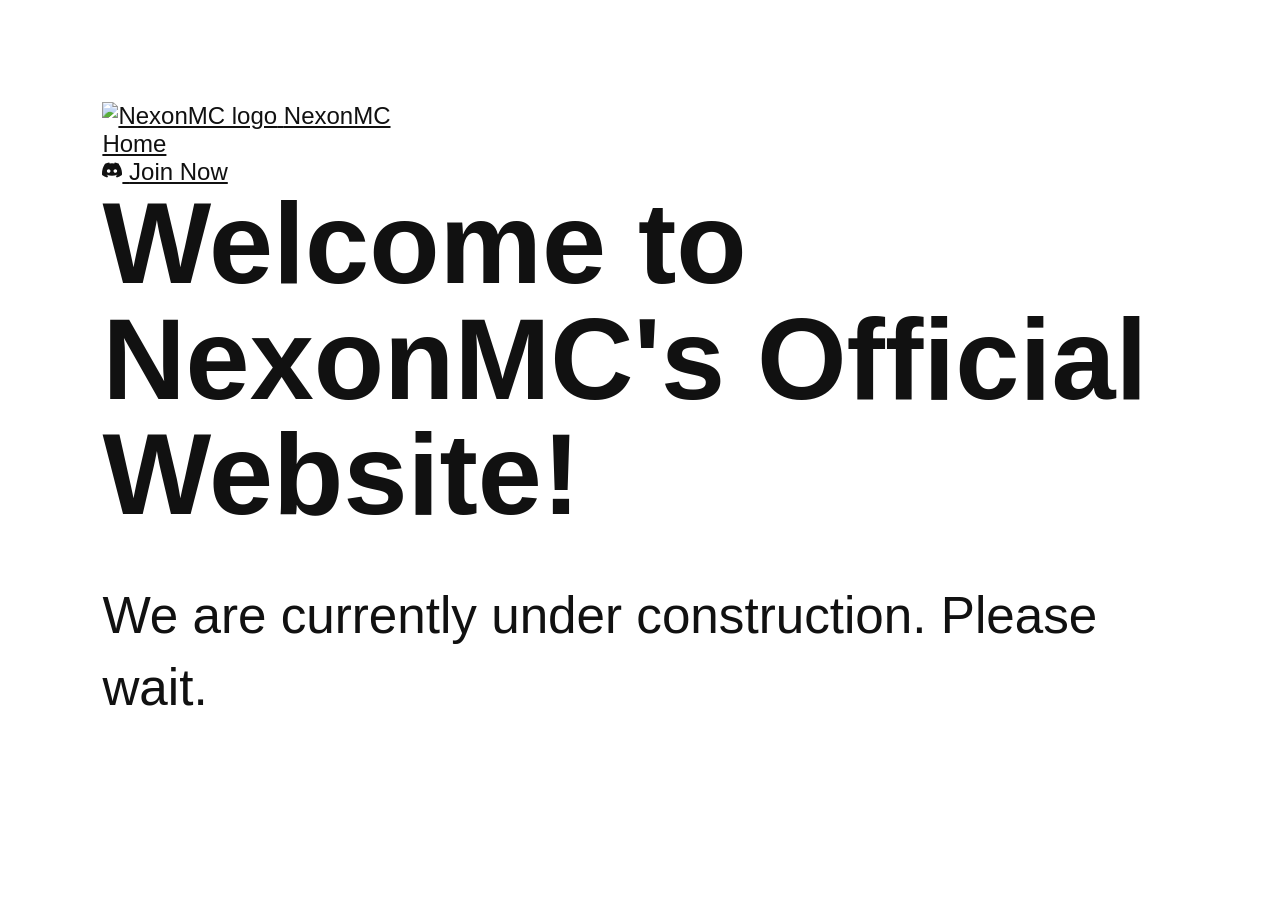
==== index.html @ 628cd7ba "effe" ====
<!DOCTYPE html>
<html lang="en">
  <head>
    <meta charset="UTF-8" />
    <meta name="viewport" content="width=device-width, initial-scale=1.0" />
    <meta
      name="description"
      content="null"
    />
    <title>Home - NexonMC</title>
    <link rel="icon" type="image/webp" href="https://cdn.discordapp.com/icons/1477464933179588880/a_a061556c7f7e320ceaf1b7c1519636a6.webp?size=1024&animated=true" />
    <link rel="preconnect" href="https://fonts.googleapis.com" />
    <link rel="preconnect" href="https://fonts.gstatic.com" crossorigin />
    <link
      href="https://fonts.googleapis.com/css2?family=Inter:wght@400;500;600;700;800;900&display=swap"
      rel="stylesheet"
    />
    <link rel="stylesheet" href="styles.css" />
  </head>
  <body>
    <div class="page-shell">
      <header class="topbar">
        <nav class="nav container">
          <a href="index.html" class="brand" aria-label="NexonMC home">
            <img class="brand-logo" src="NexonMC Logo" alt="NexonMC logo" width="32" height="32" />
            <span>NexonMC</span>
          </a>
          <div class="nav-links">
            <a href="home.html">Home</a>
          </div>
          <div class="nav-actions">
            <a class="social-link" href="https://discord.gg/nulltarget&%nonexistent" target="_blank" aria-label="Discord">
              <svg width="20" height="20" viewBox="0 0 24 24" fill="currentColor"><path d="M20.317 4.37a19.8 19.8 0 00-4.885-1.515a.074.074 0 00-.079.037c-.211.375-.445.864-.607 1.25a18.27 18.27 0 00-5.487 0c-.163-.386-.395-.875-.608-1.25a.077.077 0 00-.079-.037A19.763 19.763 0 003.677 4.37a.07.07 0 00-.032.027C.533 9.046-.32 13.58.099 18.057a.082.082 0 00.031.057 19.9 19.9 0 005.993 3.03.08.08 0 00.087-.027c.461-.63.873-1.295 1.226-1.994a.076.076 0 00-.042-.106 13.107 13.107 0 01-1.872-.892.077.077 0 01-.008-.128 10.2 10.2 0 00.372-.294.075.075 0 01.078-.01c3.928 1.793 8.18 1.793 12.062 0a.075.075 0 01.079.009c.12.098.246.198.373.295a.077.077 0 01-.006.127 12.299 12.299 0 01-1.873.892.076.076 0 00-.041.107c.36.699.772 1.365 1.225 1.994a.076.076 0 00.087.028 19.86 19.86 0 006.002-3.03.077.077 0 00.032-.057c.5-4.761-.838-8.895-3.549-12.577a.06.06 0 00-.031-.028zM8.02 15.33c-1.183 0-2.157-.965-2.157-2.156 0-1.193.964-2.157 2.157-2.157 1.193 0 2.156.964 2.156 2.157 0 1.19-.963 2.156-2.156 2.156zm7.975 0c-1.183 0-2.157-.965-2.157-2.156 0-1.193.964-2.157 2.157-2.157 1.193 0 2.157.964 2.157 2.157 0 1.19-.964 2.156-2.157 2.156z"/></svg>
            </a>
            <a class="button button-primary" href="join.py">Join Now</a>
          </div>
        </nav>
      </header>
	<style>
		:root {
			font-family: Arial, sans-serif;
			font-size: 24px;
		}

		body {
			background: #ffffff;
			color: #111111;
			margin: 0;
			padding: 8vw;
		}

		h1 {
			font-size: clamp(3rem, 9vw, 7rem);
			line-height: 1;
			margin: 0 0 2rem;
		}

		p {
			font-size: clamp(1.5rem, 4vw, 3rem);
			line-height: 1.4;
			margin: 1rem 0;
		}

		a {
			color: #111111;
		}
	</style>
</head>
<body>
	<main>
		<h1>Welcome to NexonMC's Official Website!</h1>
		<p>We are currently under construction. Please wait.</p>
	</main>
</body>
</html>
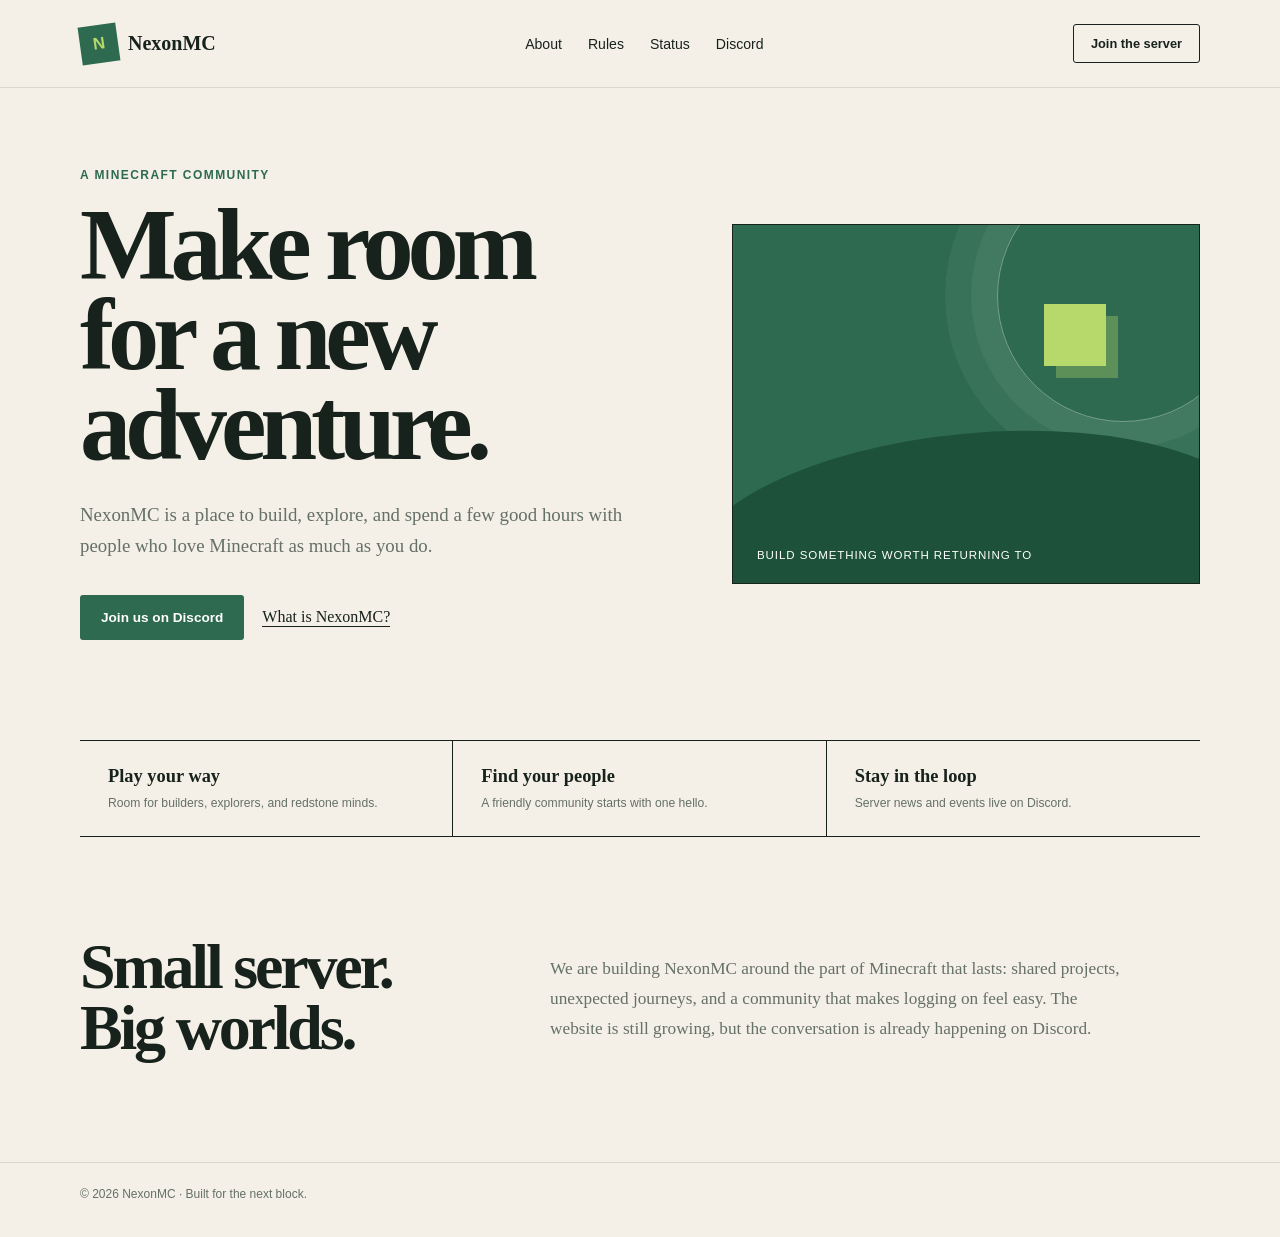
==== commit 2e9fe907: "fuck these pages bruh" ====
--- a/index.html
+++ b/index.html
@@ -1,75 +1,52 @@
-<!DOCTYPE html>
+<!doctype html>
 <html lang="en">
   <head>
-    <meta charset="UTF-8" />
-    <meta name="viewport" content="width=device-width, initial-scale=1.0" />
-    <meta
-      name="description"
-      content="null"
-    />
-    <title>Home - NexonMC</title>
-    <link rel="icon" type="image/webp" href="https://cdn.discordapp.com/icons/1477464933179588880/a_a061556c7f7e320ceaf1b7c1519636a6.webp?size=1024&animated=true" />
-    <link rel="preconnect" href="https://fonts.googleapis.com" />
-    <link rel="preconnect" href="https://fonts.gstatic.com" crossorigin />
-    <link
-      href="https://fonts.googleapis.com/css2?family=Inter:wght@400;500;600;700;800;900&display=swap"
-      rel="stylesheet"
-    />
-    <link rel="stylesheet" href="styles.css" />
+    <meta charset="utf-8">
+    <meta name="viewport" content="width=device-width, initial-scale=1">
+    <meta name="description" content="NexonMC is a friendly Minecraft community built for long-term adventures.">
+    <title>NexonMC | Find your next adventure</title>
+    <link rel="stylesheet" href="styles.css">
   </head>
   <body>
-    <div class="page-shell">
-      <header class="topbar">
-        <nav class="nav container">
-          <a href="index.html" class="brand" aria-label="NexonMC home">
-            <img class="brand-logo" src="NexonMC Logo" alt="NexonMC logo" width="32" height="32" />
-            <span>NexonMC</span>
-          </a>
-          <div class="nav-links">
-            <a href="home.html">Home</a>
+    <header>
+      <nav class="wrap" aria-label="Main navigation">
+        <a class="brand" href="index.html"><span class="mark" aria-hidden="true">N</span> NexonMC</a>
+        <div class="nav-links">
+          <a href="about.html">About</a>
+          <a href="rules.html">Rules</a>
+          <a href="status.html">Status</a>
+          <a href="https://discord.gg/vvBSQwyWc8" target="_blank" rel="noreferrer">Discord</a>
+        </div>
+        <a class="nav-join" href="join.html">Join the server</a>
+      </nav>
+    </header>
+    <main id="top">
+      <section class="hero wrap">
+        <div>
+          <p class="eyebrow">A Minecraft community</p>
+          <h1>Make room for a new adventure.</h1>
+          <p class="intro">NexonMC is a place to build, explore, and spend a few good hours with people who love Minecraft as much as you do.</p>
+          <div class="actions">
+            <a class="button button-primary" href="join.html">Join us on Discord</a>
+            <a class="button-quiet" href="about.html">What is NexonMC?</a>
           </div>
-          <div class="nav-actions">
-            <a class="social-link" href="https://discord.gg/nulltarget&%nonexistent" target="_blank" aria-label="Discord">
-              <svg width="20" height="20" viewBox="0 0 24 24" fill="currentColor"><path d="M20.317 4.37a19.8 19.8 0 00-4.885-1.515a.074.074 0 00-.079.037c-.211.375-.445.864-.607 1.25a18.27 18.27 0 00-5.487 0c-.163-.386-.395-.875-.608-1.25a.077.077 0 00-.079-.037A19.763 19.763 0 003.677 4.37a.07.07 0 00-.032.027C.533 9.046-.32 13.58.099 18.057a.082.082 0 00.031.057 19.9 19.9 0 005.993 3.03.08.08 0 00.087-.027c.461-.63.873-1.295 1.226-1.994a.076.076 0 00-.042-.106 13.107 13.107 0 01-1.872-.892.077.077 0 01-.008-.128 10.2 10.2 0 00.372-.294.075.075 0 01.078-.01c3.928 1.793 8.18 1.793 12.062 0a.075.075 0 01.079.009c.12.098.246.198.373.295a.077.077 0 01-.006.127 12.299 12.299 0 01-1.873.892.076.076 0 00-.041.107c.36.699.772 1.365 1.225 1.994a.076.076 0 00.087.028 19.86 19.86 0 006.002-3.03.077.077 0 00.032-.057c.5-4.761-.838-8.895-3.549-12.577a.06.06 0 00-.031-.028zM8.02 15.33c-1.183 0-2.157-.965-2.157-2.156 0-1.193.964-2.157 2.157-2.157 1.193 0 2.156.964 2.156 2.157 0 1.19-.963 2.156-2.156 2.156zm7.975 0c-1.183 0-2.157-.965-2.157-2.156 0-1.193.964-2.157 2.157-2.157 1.193 0 2.157.964 2.157 2.157 0 1.19-.964 2.156-2.157 2.156z"/></svg>
-            </a>
-            <a class="button button-primary" href="join.py">Join Now</a>
-          </div>
-        </nav>
-      </header>
-	<style>
-		:root {
-			font-family: Arial, sans-serif;
-			font-size: 24px;
-		}
-
-		body {
-			background: #ffffff;
-			color: #111111;
-			margin: 0;
-			padding: 8vw;
-		}
-
-		h1 {
-			font-size: clamp(3rem, 9vw, 7rem);
-			line-height: 1;
-			margin: 0 0 2rem;
-		}
-
-		p {
-			font-size: clamp(1.5rem, 4vw, 3rem);
-			line-height: 1.4;
-			margin: 1rem 0;
-		}
-
-		a {
-			color: #111111;
-		}
-	</style>
-</head>
-<body>
-	<main>
-		<h1>Welcome to NexonMC's Official Website!</h1>
-		<p>We are currently under construction. Please wait.</p>
-	</main>
-</body>
+        </div>
+        <div class="scene" aria-label="Abstract Minecraft landscape illustration">
+          <span class="pixel-sun" aria-hidden="true"></span>
+          <span class="hill" aria-hidden="true"></span>
+          <span class="scene-note">Build something worth returning to</span>
+        </div>
+      </section>
+      <section class="strip wrap" aria-label="NexonMC highlights">
+        <div class="fact"><strong>Play your way</strong><span>Room for builders, explorers, and redstone minds.</span></div>
+        <div class="fact"><strong>Find your people</strong><span>A friendly community starts with one hello.</span></div>
+        <div class="fact"><strong>Stay in the loop</strong><span>Server news and events live on Discord.</span></div>
+      </section>
+      <section class="about wrap" id="about">
+        <h2>Small server.<br>Big worlds.</h2>
+        <p class="about-copy">We are building NexonMC around the part of Minecraft that lasts: shared projects, unexpected journeys, and a community that makes logging on feel easy. The website is still growing, but the conversation is already happening on Discord.</p>
+      </section>
+    </main>
+    <footer><div class="wrap">© 2026 NexonMC <span aria-hidden="true">·</span> Built for the next block.</div></footer>
+  </body>
 </html>
--- a/styles.css
+++ b/styles.css
@@ -0,0 +1,86 @@
+:root {
+  --ink: #18221c;
+  --muted: #657067;
+  --paper: #f4f0e7;
+  --panel: #fffdf8;
+  --green: #2d6a4f;
+  --green-dark: #1e513a;
+  --lime: #b7d86b;
+  --line: #d9d8ca;
+  --shadow: 0 18px 50px rgba(24, 34, 28, 0.1);
+  font-family: Georgia, 'Times New Roman', serif;
+  color: var(--ink);
+  background: var(--paper);
+}
+
+* { box-sizing: border-box; }
+html { scroll-behavior: smooth; }
+body { min-width: 320px; margin: 0; background: var(--paper); }
+a { color: inherit; }
+.wrap { width: min(1120px, calc(100% - 40px)); margin: 0 auto; }
+
+header { padding: 24px 0; border-bottom: 1px solid var(--line); }
+nav { display: flex; align-items: center; justify-content: space-between; gap: 24px; }
+.brand { display: inline-flex; align-items: center; gap: 10px; font-size: 1.25rem; font-weight: bold; text-decoration: none; }
+.mark { display: grid; place-items: center; width: 38px; height: 38px; background: var(--green); color: var(--lime); font: bold 1.05rem Arial, sans-serif; transform: rotate(-8deg); }
+.nav-links { display: flex; align-items: center; gap: 26px; font: 0.88rem Arial, sans-serif; }
+.nav-links a { text-decoration: none; }
+.nav-links a:hover, .nav-links a[aria-current='page'] { color: var(--green); }
+.nav-join { padding: 11px 17px; border: 1px solid var(--ink); border-radius: 3px; text-decoration: none; font: bold 0.8rem Arial, sans-serif; }
+.nav-join:hover { background: var(--ink); color: white; }
+
+.hero { display: grid; grid-template-columns: 1.1fr 0.9fr; gap: 80px; align-items: center; min-height: 590px; padding: 80px 0 100px; }
+.eyebrow { margin: 0 0 18px; color: var(--green); font: bold 0.75rem Arial, sans-serif; letter-spacing: 0.12em; text-transform: uppercase; }
+h1 { max-width: 680px; margin: 0; font-size: clamp(3.7rem, 8vw, 7.5rem); line-height: 0.88; letter-spacing: -0.06em; font-weight: 700; }
+.intro { max-width: 620px; margin: 30px 0 34px; color: var(--muted); font-size: 1.18rem; line-height: 1.6; }
+.actions { display: flex; align-items: center; gap: 18px; flex-wrap: wrap; }
+.button { display: inline-block; padding: 15px 21px; border-radius: 3px; text-decoration: none; font: bold 0.85rem Arial, sans-serif; }
+.button-primary { background: var(--green); color: white; }
+.button-primary:hover { background: var(--green-dark); }
+.button-quiet { border-bottom: 1px solid var(--ink); text-decoration: none; }
+
+.scene { position: relative; min-height: 360px; border: 1px solid var(--ink); background: var(--green); overflow: hidden; }
+.scene::before { content: ''; position: absolute; width: 250px; height: 250px; right: -50px; top: -55px; border: 1px solid rgba(255,255,255,.35); border-radius: 50%; box-shadow: 0 0 0 26px rgba(255,255,255,.05), 0 0 0 52px rgba(255,255,255,.05); }
+.hill { position: absolute; bottom: -90px; left: -10%; width: 125%; height: 240px; border-radius: 50% 50% 0 0; background: var(--green-dark); transform: rotate(-5deg); }
+.pixel-sun { position: absolute; right: 20%; top: 22%; width: 62px; height: 62px; background: var(--lime); box-shadow: 12px 12px 0 rgba(183,216,107,.35); }
+.scene-note { position: absolute; left: 24px; bottom: 22px; color: white; font: 0.72rem Arial, sans-serif; letter-spacing: 0.08em; text-transform: uppercase; }
+.strip { display: grid; grid-template-columns: repeat(3, 1fr); border-top: 1px solid var(--ink); border-bottom: 1px solid var(--ink); }
+.fact { padding: 25px 28px; border-right: 1px solid var(--ink); }
+.fact:last-child { border-right: 0; }
+.fact strong { display: block; margin-bottom: 6px; font-size: 1.15rem; }
+.fact span { color: var(--muted); font: 0.76rem Arial, sans-serif; }
+.about { display: grid; grid-template-columns: 0.75fr 1.25fr; gap: 80px; padding: 100px 0; }
+h2 { margin: 0; font-size: clamp(2.4rem, 5vw, 4.4rem); line-height: 0.95; letter-spacing: -0.05em; }
+.about-copy { max-width: 570px; color: var(--muted); font-size: 1.08rem; line-height: 1.75; }
+
+.page-content { min-height: calc(100vh - 160px); padding: 100px 0 120px; }
+.page-content h1 { max-width: 760px; }
+.content-grid { display: grid; grid-template-columns: repeat(2, 1fr); gap: 24px; max-width: 850px; margin-top: 70px; }
+.content-grid article, .status-panel { padding: 32px; border: 1px solid var(--line); background: var(--panel); box-shadow: var(--shadow); }
+.content-grid h2 { margin-bottom: 18px; font-size: 2rem; }
+.content-grid p, .status-panel p { color: var(--muted); font-size: 1rem; line-height: 1.7; }
+.rules-list { max-width: 820px; margin: 65px 0 0; padding: 0; list-style: none; counter-reset: rules; }
+.rules-list li { display: grid; grid-template-columns: 56px 1fr; gap: 20px; padding: 24px 0; border-top: 1px solid var(--line); color: var(--muted); font-size: 1.05rem; line-height: 1.65; counter-increment: rules; }
+.rules-list li::before { content: counter(rules, decimal-leading-zero); color: var(--green); font: bold 0.82rem Arial, sans-serif; }
+.rules-list strong { color: var(--ink); }
+.status-panel { max-width: 700px; margin-top: 65px; }
+.status-panel h2 { margin: 10px 0 18px; font-size: 2.4rem; }
+.status-label { color: var(--green) !important; font: bold 0.75rem Arial, sans-serif; letter-spacing: .12em; text-transform: uppercase; }
+.status-label span { color: #4d9c62; }
+.status-panel .button { margin-top: 12px; }
+footer { padding: 24px 0 36px; border-top: 1px solid var(--line); color: var(--muted); font: 0.75rem Arial, sans-serif; }
+
+@media (max-width: 720px) {
+  .wrap { width: min(100% - 28px, 560px); }
+  .nav-links { display: none; }
+  .hero { display: block; min-height: 0; padding: 65px 0 70px; }
+  h1 { font-size: clamp(3.5rem, 17vw, 6rem); }
+  .scene { min-height: 250px; margin-top: 55px; }
+  .strip, .about, .content-grid { grid-template-columns: 1fr; }
+  .fact { border-right: 0; border-bottom: 1px solid var(--ink); }
+  .fact:last-child { border-bottom: 0; }
+  .about { gap: 32px; padding: 70px 0; }
+  .page-content { padding: 70px 0 90px; }
+  .content-grid { margin-top: 50px; }
+  .rules-list { margin-top: 45px; }
+}
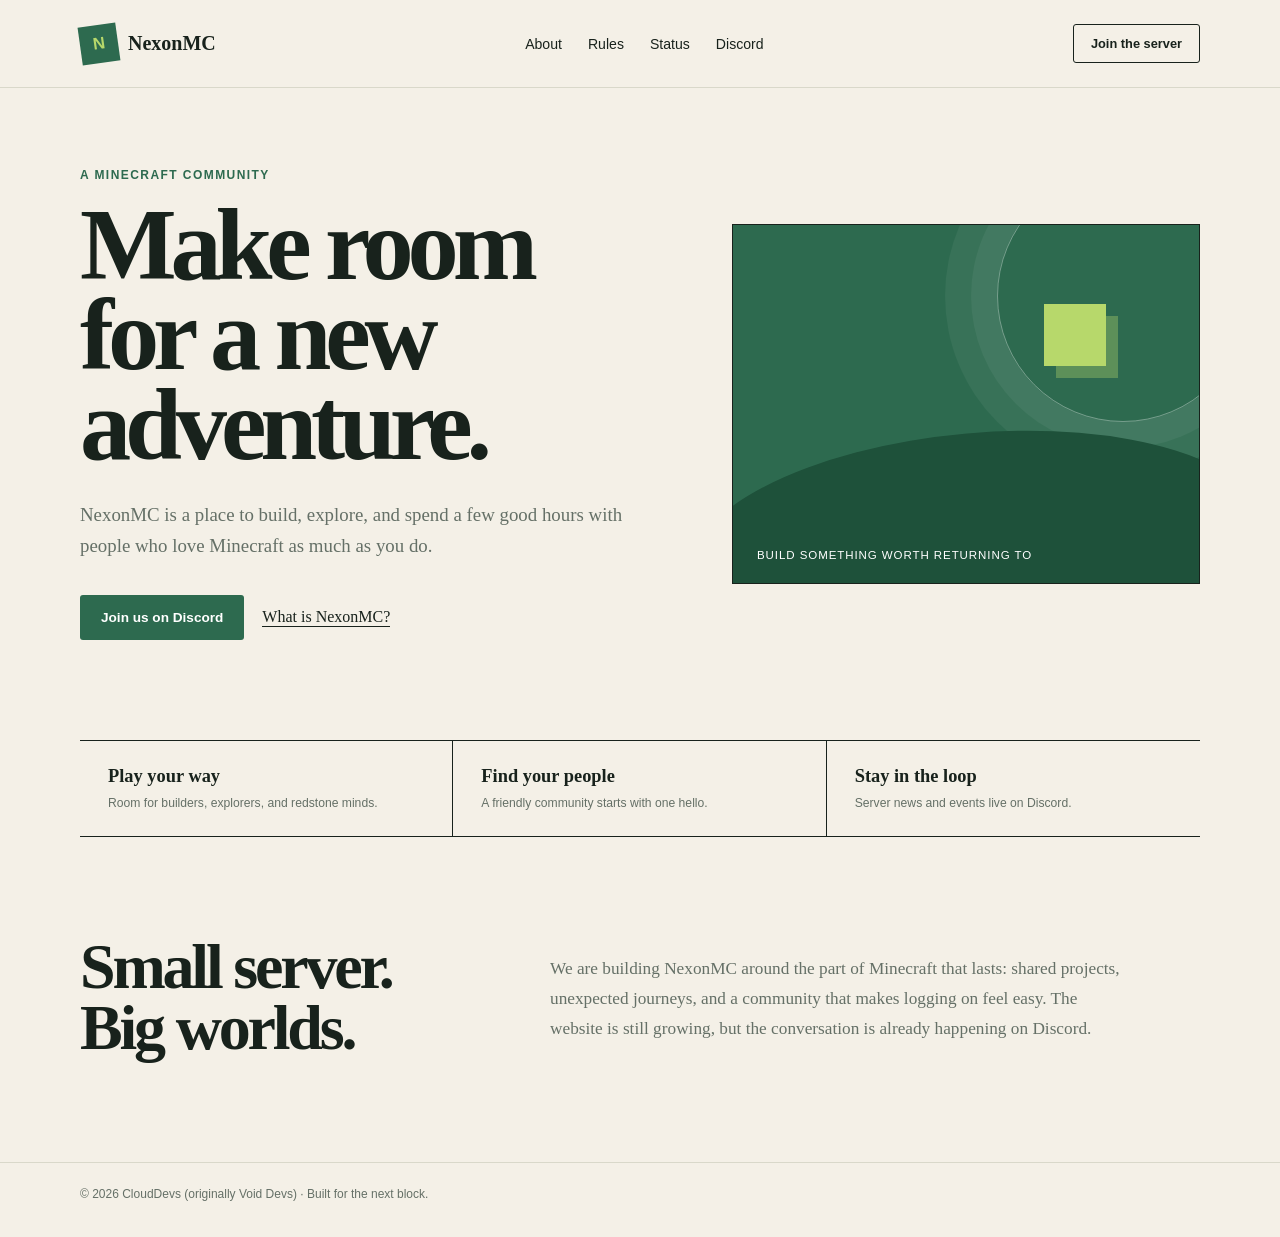
==== commit 75cbae2e: "wffwfwfwf" ====
--- a/index.html
+++ b/index.html
@@ -47,6 +47,6 @@
         <p class="about-copy">We are building NexonMC around the part of Minecraft that lasts: shared projects, unexpected journeys, and a community that makes logging on feel easy. The website is still growing, but the conversation is already happening on Discord.</p>
       </section>
     </main>
-    <footer><div class="wrap">© 2026 NexonMC <span aria-hidden="true">·</span> Built for the next block.</div></footer>
+    <footer><div class="wrap">© 2026 CloudDevs (originally Void Devs) <span aria-hidden="true">·</span> Built for the next block.</div></footer>
   </body>
 </html>
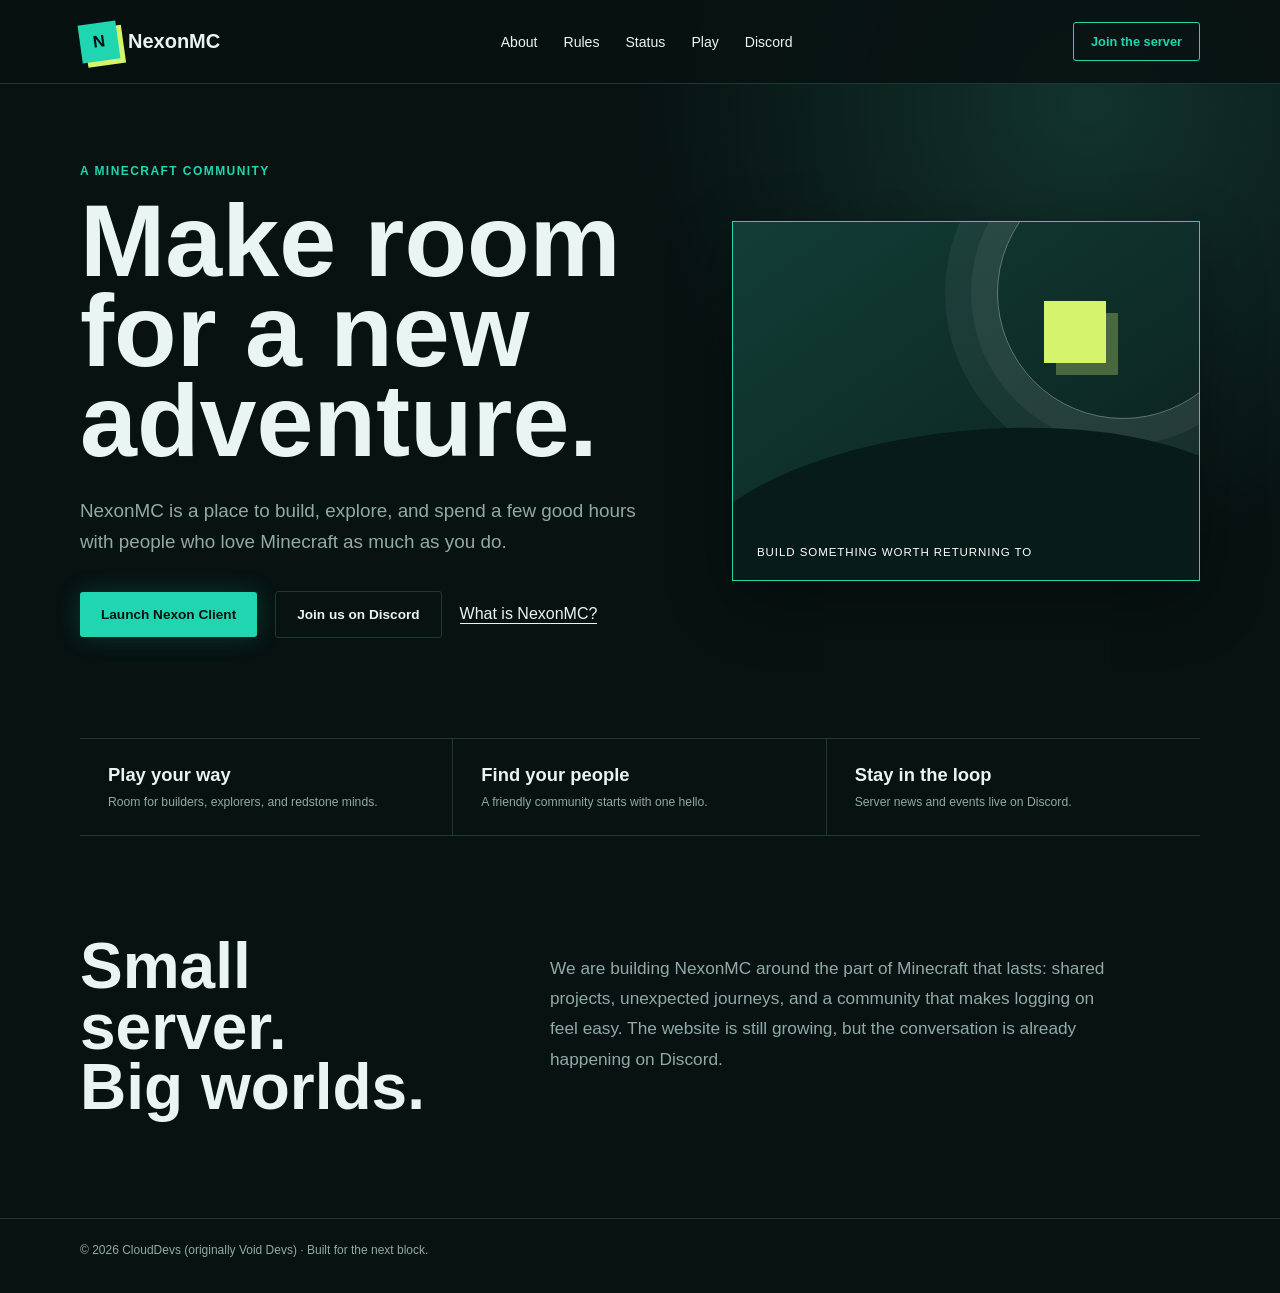
==== commit 13d81e08: "added launcher" ====
--- a/index.html
+++ b/index.html
@@ -15,6 +15,7 @@
           <a href="about.html">About</a>
           <a href="rules.html">Rules</a>
           <a href="status.html">Status</a>
+          <a href="launch.html">Play</a>
           <a href="https://discord.gg/vvBSQwyWc8" target="_blank" rel="noreferrer">Discord</a>
         </div>
         <a class="nav-join" href="join.html">Join the server</a>
@@ -27,7 +28,8 @@
           <h1>Make room for a new adventure.</h1>
           <p class="intro">NexonMC is a place to build, explore, and spend a few good hours with people who love Minecraft as much as you do.</p>
           <div class="actions">
-            <a class="button button-primary" href="join.html">Join us on Discord</a>
+            <a class="button button-primary" href="launch.html">Launch Nexon Client</a>
+            <a class="button button-secondary" href="join.html">Join us on Discord</a>
             <a class="button-quiet" href="about.html">What is NexonMC?</a>
           </div>
         </div>
--- a/styles.css
+++ b/styles.css
@@ -1,62 +1,63 @@
 :root {
-  --ink: #18221c;
-  --muted: #657067;
-  --paper: #f4f0e7;
-  --panel: #fffdf8;
-  --green: #2d6a4f;
-  --green-dark: #1e513a;
-  --lime: #b7d86b;
-  --line: #d9d8ca;
-  --shadow: 0 18px 50px rgba(24, 34, 28, 0.1);
-  font-family: Georgia, 'Times New Roman', serif;
+  --ink: #e9f5f2;
+  --muted: #91aaa7;
+  --paper: #071211;
+  --panel: #0d1d1b;
+  --green: #20d6b0;
+  --green-dark: #0e8f7d;
+  --lime: #d5f36b;
+  --line: #1d3935;
+  --shadow: 0 20px 60px rgba(0, 0, 0, 0.3);
+  font-family: 'Trebuchet MS', Verdana, sans-serif;
   color: var(--ink);
   background: var(--paper);
 }
 
 * { box-sizing: border-box; }
 html { scroll-behavior: smooth; }
-body { min-width: 320px; margin: 0; background: var(--paper); }
+body { min-width: 320px; margin: 0; background: radial-gradient(circle at 85% 8%, #12332e 0, transparent 28%), var(--paper); }
 a { color: inherit; }
 .wrap { width: min(1120px, calc(100% - 40px)); margin: 0 auto; }
 
-header { padding: 24px 0; border-bottom: 1px solid var(--line); }
+header { padding: 22px 0; border-bottom: 1px solid var(--line); background: rgba(7, 18, 17, .88); }
 nav { display: flex; align-items: center; justify-content: space-between; gap: 24px; }
 .brand { display: inline-flex; align-items: center; gap: 10px; font-size: 1.25rem; font-weight: bold; text-decoration: none; }
-.mark { display: grid; place-items: center; width: 38px; height: 38px; background: var(--green); color: var(--lime); font: bold 1.05rem Arial, sans-serif; transform: rotate(-8deg); }
+.mark { display: grid; place-items: center; width: 38px; height: 38px; background: var(--green); color: #061310; font: bold 1.05rem Arial, sans-serif; transform: rotate(-8deg); box-shadow: 5px 5px 0 var(--lime); }
 .nav-links { display: flex; align-items: center; gap: 26px; font: 0.88rem Arial, sans-serif; }
 .nav-links a { text-decoration: none; }
 .nav-links a:hover, .nav-links a[aria-current='page'] { color: var(--green); }
-.nav-join { padding: 11px 17px; border: 1px solid var(--ink); border-radius: 3px; text-decoration: none; font: bold 0.8rem Arial, sans-serif; }
-.nav-join:hover { background: var(--ink); color: white; }
+.nav-join { padding: 11px 17px; border: 1px solid var(--green); border-radius: 3px; color: var(--green); text-decoration: none; font: bold 0.8rem Arial, sans-serif; }
+.nav-join:hover { background: var(--green); color: #061310; }
 
 .hero { display: grid; grid-template-columns: 1.1fr 0.9fr; gap: 80px; align-items: center; min-height: 590px; padding: 80px 0 100px; }
 .eyebrow { margin: 0 0 18px; color: var(--green); font: bold 0.75rem Arial, sans-serif; letter-spacing: 0.12em; text-transform: uppercase; }
-h1 { max-width: 680px; margin: 0; font-size: clamp(3.7rem, 8vw, 7.5rem); line-height: 0.88; letter-spacing: -0.06em; font-weight: 700; }
+h1 { max-width: 680px; margin: 0; color: var(--ink); font-size: clamp(3.7rem, 8vw, 7.5rem); line-height: 0.88; letter-spacing: 0; font-weight: 700; }
 .intro { max-width: 620px; margin: 30px 0 34px; color: var(--muted); font-size: 1.18rem; line-height: 1.6; }
 .actions { display: flex; align-items: center; gap: 18px; flex-wrap: wrap; }
 .button { display: inline-block; padding: 15px 21px; border-radius: 3px; text-decoration: none; font: bold 0.85rem Arial, sans-serif; }
-.button-primary { background: var(--green); color: white; }
+.button-primary { background: var(--green); color: #061310; box-shadow: 0 0 24px rgba(32, 214, 176, .2); }
 .button-primary:hover { background: var(--green-dark); }
+.button-secondary { border: 1px solid var(--line); color: var(--ink); }
 .button-quiet { border-bottom: 1px solid var(--ink); text-decoration: none; }
 
-.scene { position: relative; min-height: 360px; border: 1px solid var(--ink); background: var(--green); overflow: hidden; }
+.scene { position: relative; min-height: 360px; border: 1px solid var(--green); background: linear-gradient(145deg, #123d36, #0b201d); overflow: hidden; box-shadow: var(--shadow); }
 .scene::before { content: ''; position: absolute; width: 250px; height: 250px; right: -50px; top: -55px; border: 1px solid rgba(255,255,255,.35); border-radius: 50%; box-shadow: 0 0 0 26px rgba(255,255,255,.05), 0 0 0 52px rgba(255,255,255,.05); }
-.hill { position: absolute; bottom: -90px; left: -10%; width: 125%; height: 240px; border-radius: 50% 50% 0 0; background: var(--green-dark); transform: rotate(-5deg); }
+.hill { position: absolute; bottom: -90px; left: -10%; width: 125%; height: 240px; border-radius: 50% 50% 0 0; background: #071b18; transform: rotate(-5deg); }
 .pixel-sun { position: absolute; right: 20%; top: 22%; width: 62px; height: 62px; background: var(--lime); box-shadow: 12px 12px 0 rgba(183,216,107,.35); }
 .scene-note { position: absolute; left: 24px; bottom: 22px; color: white; font: 0.72rem Arial, sans-serif; letter-spacing: 0.08em; text-transform: uppercase; }
-.strip { display: grid; grid-template-columns: repeat(3, 1fr); border-top: 1px solid var(--ink); border-bottom: 1px solid var(--ink); }
-.fact { padding: 25px 28px; border-right: 1px solid var(--ink); }
+.strip { display: grid; grid-template-columns: repeat(3, 1fr); border-top: 1px solid var(--line); border-bottom: 1px solid var(--line); }
+.fact { padding: 25px 28px; border-right: 1px solid var(--line); }
 .fact:last-child { border-right: 0; }
 .fact strong { display: block; margin-bottom: 6px; font-size: 1.15rem; }
 .fact span { color: var(--muted); font: 0.76rem Arial, sans-serif; }
 .about { display: grid; grid-template-columns: 0.75fr 1.25fr; gap: 80px; padding: 100px 0; }
-h2 { margin: 0; font-size: clamp(2.4rem, 5vw, 4.4rem); line-height: 0.95; letter-spacing: -0.05em; }
+h2 { margin: 0; font-size: clamp(2.4rem, 5vw, 4.4rem); line-height: 0.95; letter-spacing: 0; }
 .about-copy { max-width: 570px; color: var(--muted); font-size: 1.08rem; line-height: 1.75; }
 
 .page-content { min-height: calc(100vh - 160px); padding: 100px 0 120px; }
 .page-content h1 { max-width: 760px; }
 .content-grid { display: grid; grid-template-columns: repeat(2, 1fr); gap: 24px; max-width: 850px; margin-top: 70px; }
-.content-grid article, .status-panel { padding: 32px; border: 1px solid var(--line); background: var(--panel); box-shadow: var(--shadow); }
+.content-grid article, .status-panel, .launch-panel { padding: 32px; border: 1px solid var(--line); background: linear-gradient(135deg, rgba(13, 29, 27, .96), rgba(8, 24, 22, .96)); box-shadow: var(--shadow); }
 .content-grid h2 { margin-bottom: 18px; font-size: 2rem; }
 .content-grid p, .status-panel p { color: var(--muted); font-size: 1rem; line-height: 1.7; }
 .rules-list { max-width: 820px; margin: 65px 0 0; padding: 0; list-style: none; counter-reset: rules; }
@@ -68,6 +69,11 @@
 .status-label { color: var(--green) !important; font: bold 0.75rem Arial, sans-serif; letter-spacing: .12em; text-transform: uppercase; }
 .status-label span { color: #4d9c62; }
 .status-panel .button { margin-top: 12px; }
+.launch-page .intro { max-width: 600px; }
+.launch-panel { display: flex; align-items: center; justify-content: space-between; gap: 28px; max-width: 850px; margin-top: 65px; border-color: var(--green-dark); }
+.launch-panel h2 { margin: 10px 0 12px; font-size: 2.4rem; }
+.launch-panel p:not(.status-label) { margin: 0; color: var(--muted); line-height: 1.6; }
+.launch-button { flex: 0 0 auto; }
 footer { padding: 24px 0 36px; border-top: 1px solid var(--line); color: var(--muted); font: 0.75rem Arial, sans-serif; }
 
 @media (max-width: 720px) {
@@ -82,5 +88,7 @@
   .about { gap: 32px; padding: 70px 0; }
   .page-content { padding: 70px 0 90px; }
   .content-grid { margin-top: 50px; }
+  .launch-panel { display: block; margin-top: 50px; }
+  .launch-button { margin-top: 26px; }
   .rules-list { margin-top: 45px; }
 }
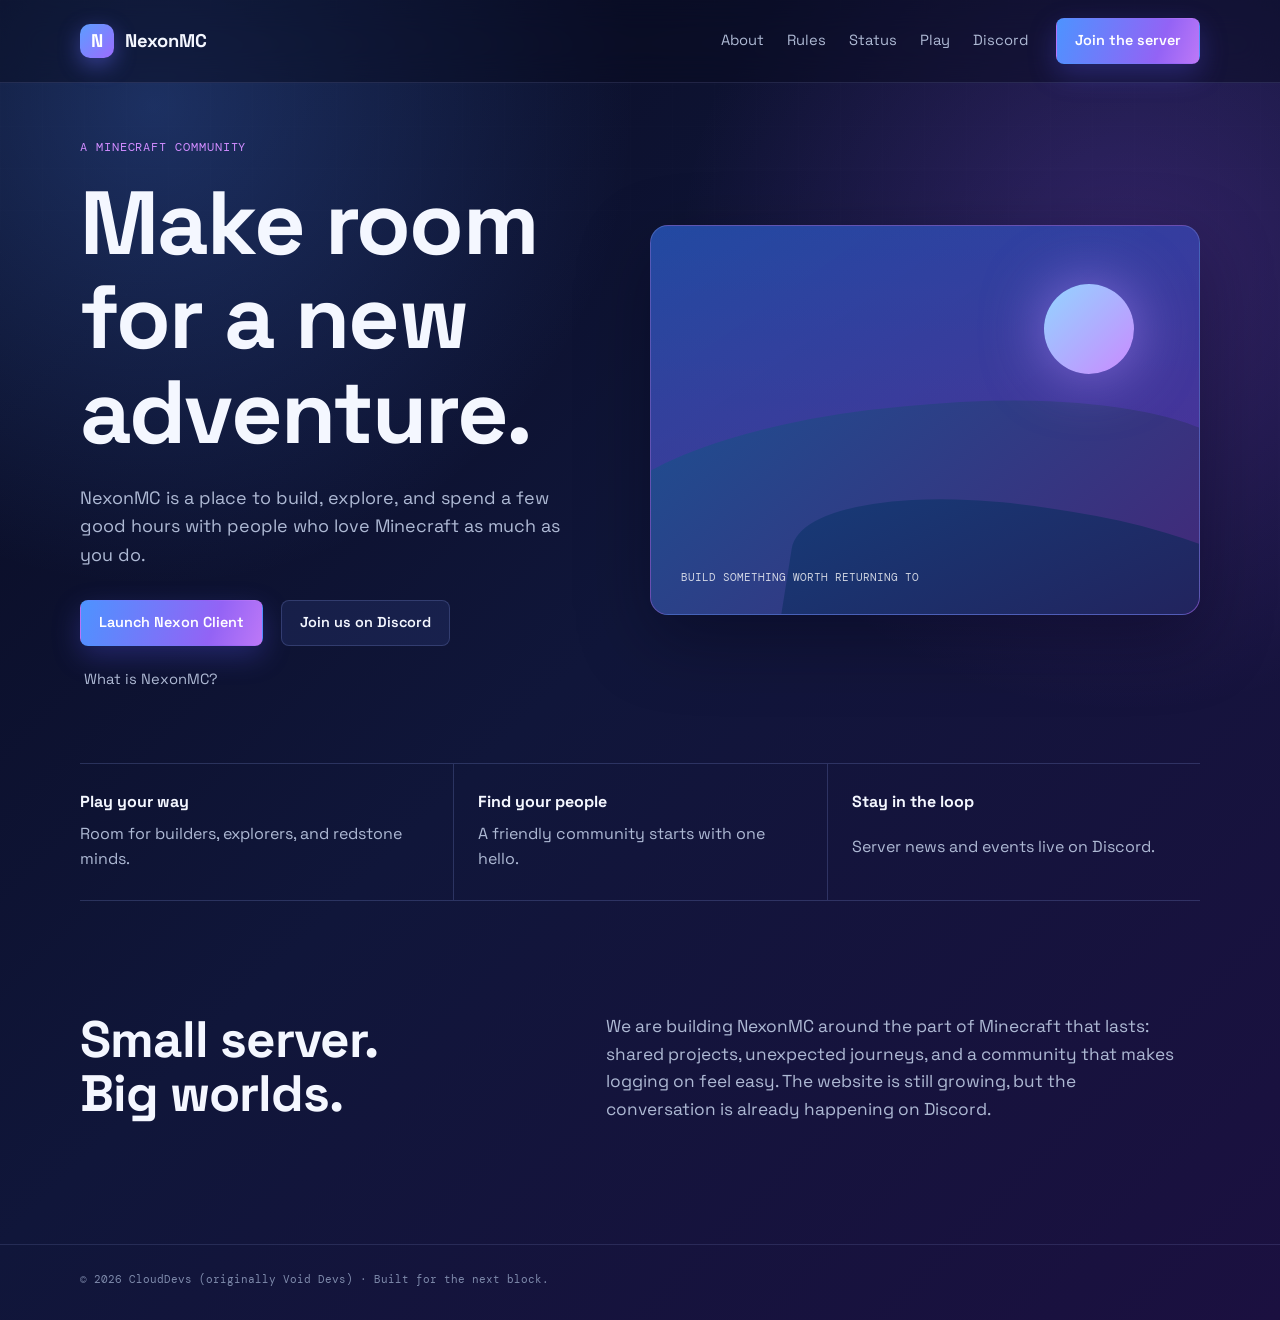
==== commit 607d353d: "fixed launch redirect so maybe client will launch" ====
--- a/index.html
+++ b/index.html
@@ -28,7 +28,7 @@
           <h1>Make room for a new adventure.</h1>
           <p class="intro">NexonMC is a place to build, explore, and spend a few good hours with people who love Minecraft as much as you do.</p>
           <div class="actions">
-            <a class="button button-primary" href="launch.html">Launch Nexon Client</a>
+            <a class="button button-primary" href="NexonClient_1.21.11_u0.html">Launch Nexon Client</a>
             <a class="button button-secondary" href="join.html">Join us on Discord</a>
             <a class="button-quiet" href="about.html">What is NexonMC?</a>
           </div>
--- a/styles.css
+++ b/styles.css
@@ -1,94 +1,484 @@
+@import url('https://fonts.googleapis.com/css2?family=DM+Mono:wght@400;500&family=Space+Grotesk:wght@400;500;600;700&display=swap');
+
 :root {
-  --ink: #e9f5f2;
-  --muted: #91aaa7;
-  --paper: #071211;
-  --panel: #0d1d1b;
-  --green: #20d6b0;
-  --green-dark: #0e8f7d;
-  --lime: #d5f36b;
-  --line: #1d3935;
-  --shadow: 0 20px 60px rgba(0, 0, 0, 0.3);
-  font-family: 'Trebuchet MS', Verdana, sans-serif;
+  --ink: #f4f7ff;
+  --muted: #aeb9d4;
+  --deep: #080b20;
+  --panel: rgba(19, 25, 61, 0.78);
+  --line: rgba(156, 174, 255, 0.2);
+  --blue: #5c9dff;
+  --purple: #9c6cff;
+  --violet: #d08cff;
+  --shadow: 0 24px 70px rgba(1, 3, 18, 0.35);
+}
+
+* {
+  box-sizing: border-box;
+}
+
+html {
+  min-width: 320px;
+  scroll-behavior: smooth;
+}
+
+body {
+  min-height: 100vh;
+  margin: 0;
   color: var(--ink);
-  background: var(--paper);
-}
-
-* { box-sizing: border-box; }
-html { scroll-behavior: smooth; }
-body { min-width: 320px; margin: 0; background: radial-gradient(circle at 85% 8%, #12332e 0, transparent 28%), var(--paper); }
-a { color: inherit; }
-.wrap { width: min(1120px, calc(100% - 40px)); margin: 0 auto; }
-
-header { padding: 22px 0; border-bottom: 1px solid var(--line); background: rgba(7, 18, 17, .88); }
-nav { display: flex; align-items: center; justify-content: space-between; gap: 24px; }
-.brand { display: inline-flex; align-items: center; gap: 10px; font-size: 1.25rem; font-weight: bold; text-decoration: none; }
-.mark { display: grid; place-items: center; width: 38px; height: 38px; background: var(--green); color: #061310; font: bold 1.05rem Arial, sans-serif; transform: rotate(-8deg); box-shadow: 5px 5px 0 var(--lime); }
-.nav-links { display: flex; align-items: center; gap: 26px; font: 0.88rem Arial, sans-serif; }
-.nav-links a { text-decoration: none; }
-.nav-links a:hover, .nav-links a[aria-current='page'] { color: var(--green); }
-.nav-join { padding: 11px 17px; border: 1px solid var(--green); border-radius: 3px; color: var(--green); text-decoration: none; font: bold 0.8rem Arial, sans-serif; }
-.nav-join:hover { background: var(--green); color: #061310; }
-
-.hero { display: grid; grid-template-columns: 1.1fr 0.9fr; gap: 80px; align-items: center; min-height: 590px; padding: 80px 0 100px; }
-.eyebrow { margin: 0 0 18px; color: var(--green); font: bold 0.75rem Arial, sans-serif; letter-spacing: 0.12em; text-transform: uppercase; }
-h1 { max-width: 680px; margin: 0; color: var(--ink); font-size: clamp(3.7rem, 8vw, 7.5rem); line-height: 0.88; letter-spacing: 0; font-weight: 700; }
-.intro { max-width: 620px; margin: 30px 0 34px; color: var(--muted); font-size: 1.18rem; line-height: 1.6; }
-.actions { display: flex; align-items: center; gap: 18px; flex-wrap: wrap; }
-.button { display: inline-block; padding: 15px 21px; border-radius: 3px; text-decoration: none; font: bold 0.85rem Arial, sans-serif; }
-.button-primary { background: var(--green); color: #061310; box-shadow: 0 0 24px rgba(32, 214, 176, .2); }
-.button-primary:hover { background: var(--green-dark); }
-.button-secondary { border: 1px solid var(--line); color: var(--ink); }
-.button-quiet { border-bottom: 1px solid var(--ink); text-decoration: none; }
-
-.scene { position: relative; min-height: 360px; border: 1px solid var(--green); background: linear-gradient(145deg, #123d36, #0b201d); overflow: hidden; box-shadow: var(--shadow); }
-.scene::before { content: ''; position: absolute; width: 250px; height: 250px; right: -50px; top: -55px; border: 1px solid rgba(255,255,255,.35); border-radius: 50%; box-shadow: 0 0 0 26px rgba(255,255,255,.05), 0 0 0 52px rgba(255,255,255,.05); }
-.hill { position: absolute; bottom: -90px; left: -10%; width: 125%; height: 240px; border-radius: 50% 50% 0 0; background: #071b18; transform: rotate(-5deg); }
-.pixel-sun { position: absolute; right: 20%; top: 22%; width: 62px; height: 62px; background: var(--lime); box-shadow: 12px 12px 0 rgba(183,216,107,.35); }
-.scene-note { position: absolute; left: 24px; bottom: 22px; color: white; font: 0.72rem Arial, sans-serif; letter-spacing: 0.08em; text-transform: uppercase; }
-.strip { display: grid; grid-template-columns: repeat(3, 1fr); border-top: 1px solid var(--line); border-bottom: 1px solid var(--line); }
-.fact { padding: 25px 28px; border-right: 1px solid var(--line); }
-.fact:last-child { border-right: 0; }
-.fact strong { display: block; margin-bottom: 6px; font-size: 1.15rem; }
-.fact span { color: var(--muted); font: 0.76rem Arial, sans-serif; }
-.about { display: grid; grid-template-columns: 0.75fr 1.25fr; gap: 80px; padding: 100px 0; }
-h2 { margin: 0; font-size: clamp(2.4rem, 5vw, 4.4rem); line-height: 0.95; letter-spacing: 0; }
-.about-copy { max-width: 570px; color: var(--muted); font-size: 1.08rem; line-height: 1.75; }
-
-.page-content { min-height: calc(100vh - 160px); padding: 100px 0 120px; }
-.page-content h1 { max-width: 760px; }
-.content-grid { display: grid; grid-template-columns: repeat(2, 1fr); gap: 24px; max-width: 850px; margin-top: 70px; }
-.content-grid article, .status-panel, .launch-panel { padding: 32px; border: 1px solid var(--line); background: linear-gradient(135deg, rgba(13, 29, 27, .96), rgba(8, 24, 22, .96)); box-shadow: var(--shadow); }
-.content-grid h2 { margin-bottom: 18px; font-size: 2rem; }
-.content-grid p, .status-panel p { color: var(--muted); font-size: 1rem; line-height: 1.7; }
-.rules-list { max-width: 820px; margin: 65px 0 0; padding: 0; list-style: none; counter-reset: rules; }
-.rules-list li { display: grid; grid-template-columns: 56px 1fr; gap: 20px; padding: 24px 0; border-top: 1px solid var(--line); color: var(--muted); font-size: 1.05rem; line-height: 1.65; counter-increment: rules; }
-.rules-list li::before { content: counter(rules, decimal-leading-zero); color: var(--green); font: bold 0.82rem Arial, sans-serif; }
-.rules-list strong { color: var(--ink); }
-.status-panel { max-width: 700px; margin-top: 65px; }
-.status-panel h2 { margin: 10px 0 18px; font-size: 2.4rem; }
-.status-label { color: var(--green) !important; font: bold 0.75rem Arial, sans-serif; letter-spacing: .12em; text-transform: uppercase; }
-.status-label span { color: #4d9c62; }
-.status-panel .button { margin-top: 12px; }
-.launch-page .intro { max-width: 600px; }
-.launch-panel { display: flex; align-items: center; justify-content: space-between; gap: 28px; max-width: 850px; margin-top: 65px; border-color: var(--green-dark); }
-.launch-panel h2 { margin: 10px 0 12px; font-size: 2.4rem; }
-.launch-panel p:not(.status-label) { margin: 0; color: var(--muted); line-height: 1.6; }
-.launch-button { flex: 0 0 auto; }
-footer { padding: 24px 0 36px; border-top: 1px solid var(--line); color: var(--muted); font: 0.75rem Arial, sans-serif; }
-
-@media (max-width: 720px) {
-  .wrap { width: min(100% - 28px, 560px); }
-  .nav-links { display: none; }
-  .hero { display: block; min-height: 0; padding: 65px 0 70px; }
-  h1 { font-size: clamp(3.5rem, 17vw, 6rem); }
-  .scene { min-height: 250px; margin-top: 55px; }
-  .strip, .about, .content-grid { grid-template-columns: 1fr; }
-  .fact { border-right: 0; border-bottom: 1px solid var(--ink); }
-  .fact:last-child { border-bottom: 0; }
-  .about { gap: 32px; padding: 70px 0; }
-  .page-content { padding: 70px 0 90px; }
-  .content-grid { margin-top: 50px; }
-  .launch-panel { display: block; margin-top: 50px; }
-  .launch-button { margin-top: 26px; }
-  .rules-list { margin-top: 45px; }
-}
+  background:
+    radial-gradient(circle at 12% 8%, rgba(77, 139, 255, 0.28), transparent 30rem),
+    radial-gradient(circle at 88% 20%, rgba(169, 83, 255, 0.22), transparent 28rem),
+    linear-gradient(135deg, #080b20 0%, #10163a 48%, #1b1040 100%);
+  font-family: 'Space Grotesk', sans-serif;
+  line-height: 1.6;
+}
+
+body::before {
+  position: fixed;
+  z-index: -1;
+  inset: 0;
+  opacity: 0.18;
+  pointer-events: none;
+  content: '';
+  background-image: linear-gradient(rgba(255, 255, 255, 0.06) 1px, transparent 1px), linear-gradient(90deg, rgba(255, 255, 255, 0.06) 1px, transparent 1px);
+  background-size: 42px 42px;
+  mask-image: linear-gradient(to bottom, black, transparent 85%);
+}
+
+.wrap {
+  width: min(1120px, calc(100% - 48px));
+  margin: 0 auto;
+}
+
+header {
+  border-bottom: 1px solid rgba(167, 183, 255, 0.14);
+  background: rgba(7, 10, 29, 0.46);
+  backdrop-filter: blur(16px);
+}
+
+nav {
+  display: flex;
+  min-height: 82px;
+  align-items: center;
+  gap: 28px;
+}
+
+.brand {
+  display: inline-flex;
+  align-items: center;
+  gap: 11px;
+  color: var(--ink);
+  font-size: 1.15rem;
+  font-weight: 700;
+  letter-spacing: 0;
+  text-decoration: none;
+}
+
+.mark {
+  display: grid;
+  width: 34px;
+  height: 34px;
+  place-items: center;
+  border-radius: 10px;
+  color: white;
+  background: linear-gradient(135deg, var(--blue), var(--purple));
+  box-shadow: 0 7px 22px rgba(102, 106, 255, 0.45);
+}
+
+.nav-links {
+  display: flex;
+  align-items: center;
+  gap: 23px;
+  margin-left: auto;
+}
+
+.nav-links a,
+.button-quiet {
+  color: var(--muted);
+  font-size: 0.92rem;
+  text-decoration: none;
+  transition: color 160ms ease;
+}
+
+.nav-links a:hover,
+.nav-links a[aria-current='page'],
+.button-quiet:hover {
+  color: white;
+}
+
+.nav-join,
+.button {
+  display: inline-flex;
+  min-height: 46px;
+  align-items: center;
+  justify-content: center;
+  border: 1px solid transparent;
+  border-radius: 8px;
+  padding: 0 18px;
+  font-size: 0.9rem;
+  font-weight: 600;
+  text-decoration: none;
+  transition: transform 160ms ease, box-shadow 160ms ease, border-color 160ms ease;
+}
+
+.nav-join,
+.button-primary {
+  color: white;
+  background: linear-gradient(110deg, #4d93ff, #9363f5 72%, #bd78f7);
+  box-shadow: 0 10px 28px rgba(95, 91, 255, 0.28);
+}
+
+.nav-join:hover,
+.button:hover {
+  transform: translateY(-2px);
+  box-shadow: 0 14px 30px rgba(95, 91, 255, 0.42);
+}
+
+.hero {
+  display: grid;
+  min-height: 600px;
+  grid-template-columns: minmax(0, 0.95fr) minmax(320px, 1.05fr);
+  align-items: center;
+  gap: 72px;
+  padding-top: 56px;
+  padding-bottom: 62px;
+}
+
+.eyebrow,
+.status-label {
+  margin: 0 0 19px;
+  color: var(--violet);
+  font-family: 'DM Mono', monospace;
+  font-size: 0.72rem;
+  letter-spacing: 0.08em;
+  text-transform: uppercase;
+}
+
+h1,
+h2,
+p {
+  margin-top: 0;
+}
+
+h1,
+h2 {
+  line-height: 1.05;
+  letter-spacing: -0.02em;
+}
+
+h1 {
+  max-width: 620px;
+  margin-bottom: 25px;
+  font-size: clamp(3.3rem, 7vw, 6.5rem);
+}
+
+h2 {
+  font-size: clamp(2rem, 4vw, 3.6rem);
+}
+
+.intro {
+  max-width: 600px;
+  margin-bottom: 30px;
+  color: var(--muted);
+  font-size: 1.12rem;
+}
+
+.actions {
+  display: flex;
+  flex-wrap: wrap;
+  align-items: center;
+  gap: 12px 18px;
+}
+
+.button-secondary {
+  color: var(--ink);
+  border-color: var(--line);
+  background: rgba(76, 102, 190, 0.16);
+}
+
+.button-quiet {
+  padding: 10px 4px;
+}
+
+.scene {
+  position: relative;
+  min-height: 390px;
+  overflow: hidden;
+  border: 1px solid rgba(170, 181, 255, 0.25);
+  border-radius: 18px;
+  background: linear-gradient(145deg, rgba(45, 104, 213, 0.5), rgba(113, 53, 195, 0.55)), linear-gradient(#172b6e, #34205c);
+  box-shadow: var(--shadow);
+  isolation: isolate;
+}
+
+.scene::before,
+.scene::after {
+  position: absolute;
+  inset: auto -10% 0;
+  height: 54%;
+  border-radius: 48% 48% 0 0;
+  background: linear-gradient(145deg, #1d4f91, #452677);
+  content: '';
+  transform: rotate(-5deg);
+  z-index: -1;
+}
+
+.scene::after {
+  right: -20%;
+  bottom: -16%;
+  left: 25%;
+  height: 43%;
+  background: linear-gradient(145deg, #163c79, #271952);
+  transform: rotate(9deg);
+}
+
+.pixel-sun {
+  position: absolute;
+  top: 58px;
+  right: 65px;
+  width: 90px;
+  height: 90px;
+  border-radius: 50%;
+  background: linear-gradient(135deg, #92d5ff, #ca8aff);
+  box-shadow: 0 0 60px rgba(176, 139, 255, 0.65);
+}
+
+.scene-note {
+  position: absolute;
+  bottom: 27px;
+  left: 30px;
+  color: rgba(255, 255, 255, 0.78);
+  font-family: 'DM Mono', monospace;
+  font-size: 0.7rem;
+  text-transform: uppercase;
+}
+
+.strip {
+  display: grid;
+  grid-template-columns: repeat(3, 1fr);
+  border-top: 1px solid var(--line);
+  border-bottom: 1px solid var(--line);
+}
+
+.fact {
+  display: grid;
+  gap: 6px;
+  padding: 25px 24px 28px 0;
+}
+
+.fact + .fact {
+  border-left: 1px solid var(--line);
+  padding-left: 24px;
+}
+
+.fact strong {
+  font-size: 1rem;
+}
+
+.fact span,
+.content-grid p,
+.rules-list,
+.status-panel p,
+.launch-panel p {
+  color: var(--muted);
+}
+
+.about {
+  display: grid;
+  grid-template-columns: 0.75fr 1fr;
+  gap: 80px;
+  padding-top: 112px;
+  padding-bottom: 120px;
+}
+
+.about h2 {
+  margin-bottom: 0;
+}
+
+.about-copy {
+  max-width: 580px;
+  margin: 0;
+  color: var(--muted);
+  font-size: 1.08rem;
+}
+
+.page-content {
+  min-height: calc(100vh - 165px);
+  padding-top: 94px;
+  padding-bottom: 110px;
+}
+
+.page-content h1 {
+  font-size: clamp(3rem, 7vw, 5.8rem);
+}
+
+.content-grid {
+  display: grid;
+  grid-template-columns: repeat(2, 1fr);
+  gap: 18px;
+  margin-top: 64px;
+}
+
+.content-grid article,
+.status-panel,
+.launch-panel {
+  border: 1px solid var(--line);
+  border-radius: 12px;
+  background: var(--panel);
+  box-shadow: var(--shadow);
+}
+
+.content-grid article {
+  padding: 31px;
+}
+
+.content-grid h2 {
+  margin-bottom: 12px;
+  font-size: 1.55rem;
+}
+
+.content-grid p {
+  margin-bottom: 0;
+}
+
+.rules-list {
+  max-width: 790px;
+  margin: 62px 0 0;
+  padding-left: 28px;
+}
+
+.rules-list li {
+  padding: 18px 0 18px 12px;
+  border-bottom: 1px solid var(--line);
+}
+
+.rules-list li::marker {
+  color: var(--violet);
+  font-family: 'DM Mono', monospace;
+}
+
+.rules-list strong {
+  color: var(--ink);
+}
+
+.status-panel,
+.launch-panel {
+  max-width: 800px;
+  margin-top: 60px;
+  padding: 38px;
+}
+
+.status-panel h2,
+.launch-panel h2 {
+  margin-bottom: 12px;
+  font-size: clamp(1.8rem, 4vw, 3rem);
+}
+
+.status-panel .button,
+.launch-panel .button {
+  margin-top: 14px;
+}
+
+.status-label span {
+  color: #74d7ad;
+}
+
+.launch-panel {
+  display: flex;
+  align-items: center;
+  justify-content: space-between;
+  gap: 28px;
+}
+
+.launch-panel-copy p:last-child {
+  margin-bottom: 0;
+}
+
+footer {
+  border-top: 1px solid rgba(167, 183, 255, 0.14);
+  padding: 26px 0 32px;
+  color: #7e8aab;
+  font-family: 'DM Mono', monospace;
+  font-size: 0.68rem;
+}
+
+@media (max-width: 760px) {
+  .wrap {
+    width: min(100% - 32px, 580px);
+  }
+
+  nav {
+    min-height: auto;
+    flex-wrap: wrap;
+    gap: 17px;
+    padding: 18px 0;
+  }
+
+  .nav-links {
+    order: 3;
+    width: 100%;
+    justify-content: space-between;
+    gap: 10px;
+  }
+
+  .nav-join {
+    margin-left: auto;
+    padding: 0 12px;
+  }
+
+  .hero {
+    display: block;
+    min-height: 0;
+    padding-top: 72px;
+  }
+
+  h1 {
+    font-size: clamp(3rem, 15vw, 5rem);
+  }
+
+  .scene {
+    min-height: 300px;
+    margin-top: 48px;
+  }
+
+  .strip,
+  .about,
+  .content-grid {
+    grid-template-columns: 1fr;
+  }
+
+  .fact,
+  .fact + .fact {
+    padding: 20px 0;
+    border-left: 0;
+  }
+
+  .fact + .fact {
+    border-top: 1px solid var(--line);
+  }
+
+  .about {
+    gap: 25px;
+    padding-top: 76px;
+    padding-bottom: 80px;
+  }
+
+  .page-content {
+    padding-top: 70px;
+    padding-bottom: 80px;
+  }
+
+  .status-panel,
+  .launch-panel {
+    margin-top: 42px;
+    padding: 26px;
+  }
+
+  .launch-panel {
+    display: block;
+  }
+
+  .launch-button {
+    width: 100%;
+  }
+}
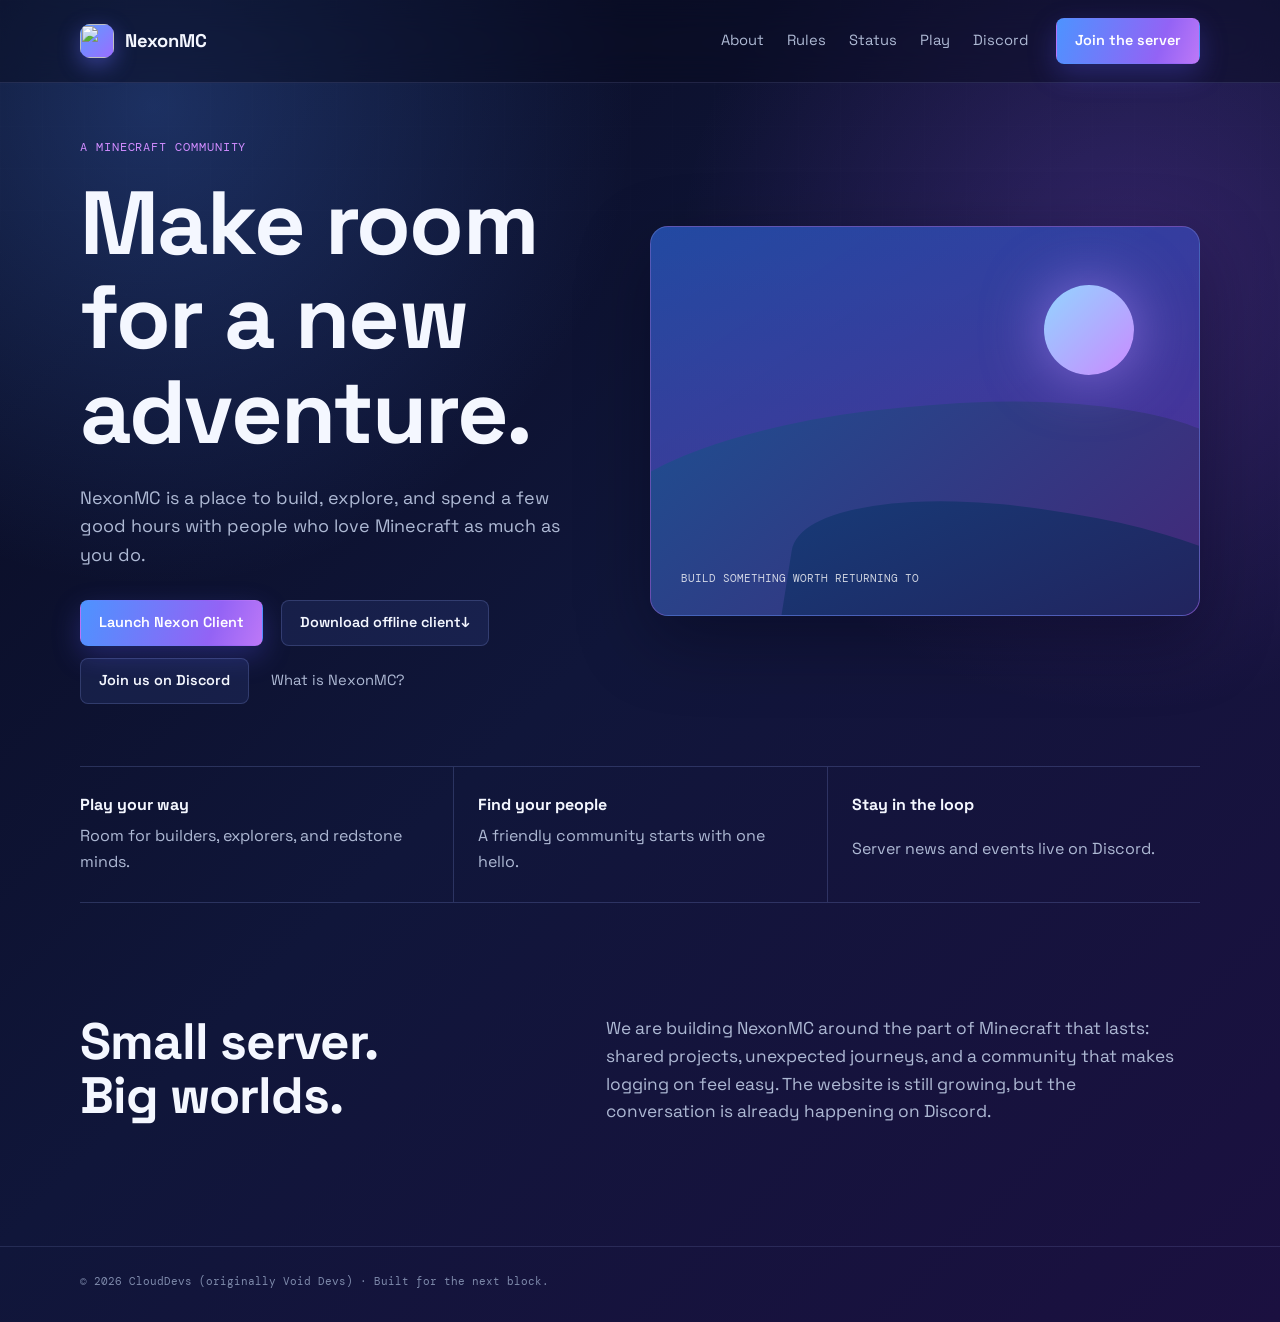
==== commit 0efde039: "added offline download??" ====
--- a/index.html
+++ b/index.html
@@ -4,13 +4,14 @@
     <meta charset="utf-8">
     <meta name="viewport" content="width=device-width, initial-scale=1">
     <meta name="description" content="NexonMC is a friendly Minecraft community built for long-term adventures.">
+    <link rel="icon" type="image/webp" href="https://cdn.discordapp.com/icons/1454589739930746997/741237191245f31cc85d8d4e9adc55e1.webp?size=1024">
     <title>NexonMC | Find your next adventure</title>
     <link rel="stylesheet" href="styles.css">
   </head>
   <body>
     <header>
       <nav class="wrap" aria-label="Main navigation">
-        <a class="brand" href="index.html"><span class="mark" aria-hidden="true">N</span> NexonMC</a>
+        <a class="brand" href="index.html"><img class="mark" src="https://cdn.discordapp.com/icons/1454589739930746997/741237191245f31cc85d8d4e9adc55e1.webp?size=1024" alt="" aria-hidden="true"> NexonMC</a>
         <div class="nav-links">
           <a href="about.html">About</a>
           <a href="rules.html">Rules</a>
@@ -29,6 +30,7 @@
           <p class="intro">NexonMC is a place to build, explore, and spend a few good hours with people who love Minecraft as much as you do.</p>
           <div class="actions">
             <a class="button button-primary" href="NexonClient_1.21.11_u0.html">Launch Nexon Client</a>
+            <a class="button button-secondary" href="NexonClient_1.21.11_u0_Offline_Download.html" download="NexonClient_1.21.11_u0_Offline_Download.html">Download offline client <span aria-hidden="true">↓</span></a>
             <a class="button button-secondary" href="join.html">Join us on Discord</a>
             <a class="button-quiet" href="about.html">What is NexonMC?</a>
           </div>
